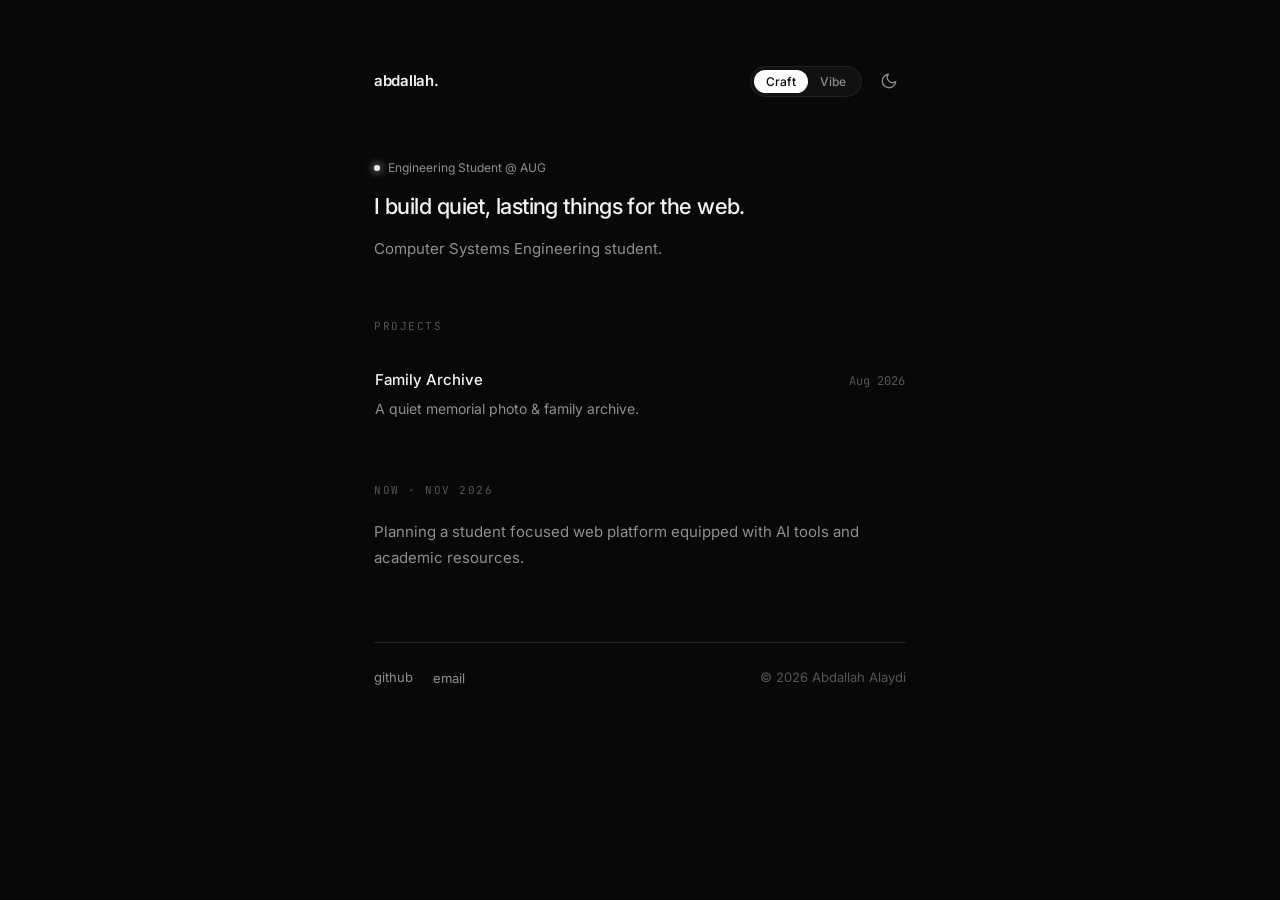
==== index.html @ bb3dbb22 "Remove social media icons from index.html Removed social media icons section from the footer." ====
<!DOCTYPE html>
<html lang="en" dir="ltr">
<head>
  <!-- ==========================================
       1. الإعدادات الأساسية ومحركات البحث (SEO)
       ========================================== -->
  <meta charset="UTF-8" />
  <meta name="viewport" content="width=device-width, initial-scale=1.0" />
  <title>Abdallah Alaydi — Computer Systems Engineering</title>
  <meta name="description" content="A personal home for everything I make, each in its own world. I build quiet, lasting things for the web." />
  <meta name="author" content="Abdallah Alaydi" />
  <meta name="robots" content="index, follow" />
  <link rel="canonical" href="https://abdallahalaydi.com/" />

  <!-- ==========================================
       2. أيقونات المتصفحات والهواتف (Favicons & PWA)
       ========================================== -->
  <meta name="theme-color" content="#0A0A0A" media="(prefers-color-scheme: dark)" />
  <meta name="theme-color" content="#FAFAFA" media="(prefers-color-scheme: light)" />

  <link rel="icon" type="image/svg+xml" href="assets/icons/favicon.svg" />
  <link rel="icon" type="image/x-icon" href="assets/icons/favicon.ico" />
  <link rel="apple-touch-icon" sizes="180x180" href="assets/icons/apple-touch-icon.png" />
  <link rel="manifest" href="site.webmanifest" />
  
  <meta name="apple-mobile-web-app-capable" content="yes" />
  <meta name="apple-mobile-web-app-status-bar-style" content="black-translucent" />
  <meta name="apple-mobile-web-app-title" content="Abdallah" />

  <!-- ==========================================
       3. وسوم المشاركة (Open Graph)
       ========================================== -->
  <meta property="og:type" content="website" />
  <meta property="og:locale" content="en_US" />
  <meta property="og:site_name" content="Abdallah Alaydi" />
  <meta property="og:url" content="https://abdallahalaydi.com/" />
  <meta property="og:title" content="Abdallah Alaydi — I build quiet, lasting things for the web." />
  <meta property="og:description" content="A personal home for everything I make, each in its own world. Computer Systems Engineering student." />
  <meta property="og:image" content="https://abdallahalaydi.com/assets/icons/og-cover.png" />
  <meta property="og:image:secure_url" content="https://abdallahalaydi.com/assets/icons/og-cover.png" />
  <meta property="og:image:type" content="image/png" />
  <meta property="og:image:width" content="1200" />
  <meta property="og:image:height" content="630" />
  <meta property="og:image:alt" content="Abdallah Alaydi Personal Website" />

  <!-- ==========================================
       4. وسوم المشاركة لمنصة إكس (Twitter / X Cards)
       ========================================== -->
  <meta name="twitter:card" content="summary_large_image" />
  <meta name="twitter:url" content="https://abdallahalaydi.com/" />
  <meta name="twitter:title" content="Abdallah Alaydi — I build quiet, lasting things for the web." />
  <meta name="twitter:description" content="A personal home for everything I make, each in its own world. Computer Systems Engineering student." />
  <meta name="twitter:image" content="https://abdallahalaydi.com/assets/icons/og-cover.png" />
  <meta name="twitter:image:alt" content="Abdallah Alaydi Personal Website" />

  <!-- ==========================================
       5. الخطوط: Inter و JetBrains Mono
       ========================================== -->
  <link rel="preconnect" href="https://fonts.googleapis.com" />
  <link rel="preconnect" href="https://fonts.gstatic.com" crossorigin />
  <link href="https://fonts.googleapis.com/css2?family=Inter:wght@400;500;600&family=JetBrains+Mono:wght@400&display=swap" rel="stylesheet" />

  <!-- ==========================================
       6. ملفات التنسيق المقسمة (Modular CSS)
       ========================================== -->
  <link rel="stylesheet" href="styles/tokens.css" />
  <link rel="stylesheet" href="styles/base.css" />
  <link rel="stylesheet" href="styles/layout.css" />
  <link rel="stylesheet" href="styles/components.css" />
  <link rel="stylesheet" href="styles/skeleton.css" />

  <!-- ==========================================
       7. بيانات مهيكلة (JSON-LD)
       ========================================== -->
  <script type="application/ld+json">
  {
    "@context": "https://schema.org",
    "@type": "Person",
    "name": "Abdallah Alaydi",
    "url": "https://abdallahalaydi.com",
    "jobTitle": "Computer Systems Engineering Student",
    "description": "A personal home for everything I make.",
    "sameAs": [
      "https://github.com/w19r"
    ]
  }
  </script>
</head>
<body>

  <main class="container">
    <!-- الشريط العلوي -->
    <header class="header cascade-item" style="--step: 1;">
      <span class="brand" id="brand-logo" style="cursor: pointer;" title="Switch mode">abdallah.</span>
      
      <div class="header-controls">
        <!-- كبسولة التبديل بين البرمجة والحياة -->
        <div class="mode-switch" role="tablist">
          <button id="btn-craft" class="mode-btn active">Craft</button>
          <button id="btn-vibe" class="mode-btn">Vibe</button>
        </div>

        <!-- زر تغيير الثيم (أبيض/أسود) -->
        <button id="theme-toggle" class="theme-btn" aria-label="Toggle theme">
          <svg id="theme-icon" width="18" height="18" viewBox="0 0 24 24" fill="none" stroke="currentColor" stroke-width="1.75" stroke-linecap="round" stroke-linejoin="round">
            <path d="M21 12.79A9 9 0 1 1 11.21 3 7 7 0 0 0 21 12.79z"></path>
          </svg>
        </button>
      </div>
    </header>

    <!-- قسم النبذة التعريفية (Hero) -->
    <section class="intro cascade-item" style="--step: 2;">
      <div class="status-pill">
        <span class="status-dot"></span>
        <span id="status-text">Engineering Student @AUG</span>
      </div>
      
      <h1 id="hero-title" class="hero-title" style="cursor: pointer;" title="Click to switch vibe">
        I build quiet, lasting things for the web.
      </h1>
      
      <p id="hero-bio" class="intro-paragraph">
        Computer Systems Engineering student. Building simple, fast, and clean web projects.
      </p>
    </section>

    <!-- ========================================== -->
    <!-- 1. واجهة الـ CRAFT (تظهر افتراضياً) -->
    <!-- ========================================== -->
    <div id="craft-view" class="view-section active-view">
      
      <!-- قسم المشاريع -->
      <section class="section cascade-item" style="--step: 3;">
        <h2 class="section-label">PROJECTS</h2>
        <div id="projects-list" class="item-list">
          <div class="skeleton-row">
            <div class="skeleton-line title"></div>
            <div class="skeleton-line sub"></div>
          </div>
        </div>
      </section>

      <!-- قسم الوقت الحالي (Now) -->
      <section class="section cascade-item" style="--step: 4;">
        <h2 class="section-label" id="now-label">NOW</h2>
        <p id="now-text" class="muted-paragraph">
          <span class="skeleton-line full"></span>
        </p>
      </section>
      
    </div>

    <!-- ========================================== -->
    <!-- 2. واجهة الـ VIBE (تظهر عند الضغط على Vibe) -->
    <!-- ========================================== -->
    <div id="vibe-view" class="view-section">
      <!-- قسم Letterboxd  -->
      <section class="section cascade-item" style="--step: 3;">
        <div class="lb-theme-card">
          <div class="lb-topbar">
            <div class="lb-section-title">
              <div class="lb-dots">
                <span class="dot-orange"></span>
                <span class="dot-green"></span>
                <span class="dot-blue"></span>
              </div>
              <span>RECENTLY WATCHED</span>
            </div>
            <a href="https://letterboxd.com/w19r/" target="_blank" rel="noopener" class="lb-all-link">
              @w19r ↗
            </a>
          </div>

          <!-- شبكة البوسترات -->
          <div id="lb-grid" class="lb-poster-grid">
            <div class="lb-skeleton"></div>
            <div class="lb-skeleton"></div>
            <div class="lb-skeleton"></div>
            <div class="lb-skeleton"></div>
          </div>
          
          <!-- المراجعة النصية -->
          <div id="lb-review-banner" class="lb-review-pill" style="display: none;"></div>
        </div>
        
      
      </section>
    </div>

    <!-- التذييل السفلي -->
    <footer class="footer cascade-item" style="--step: 5;">
      <div class="footer-links">
        <a href="https://github.com/w19r" target="_blank" rel="noopener">github</a>
        <button id="copy-email" class="link-btn" data-email="me@abdallahalaydi.com">email</button>
      </div>
      <span class="copyright">© 2026 Abdallah Alaydi</span>
    </footer>
  </main>

  <!-- النافذة المنزلقة لتفاصيل المشروع -->
  <div id="project-drawer" class="drawer-backdrop" aria-hidden="true">
    <div class="drawer-panel" role="dialog" aria-modal="true">
      
      <div id="drawer-image-wrapper" class="drawer-image-wrapper" style="display: none;">
        <img id="drawer-image" src="" alt="Project Preview" loading="eager">
      </div>

      <div class="drawer-header">
        <span id="drawer-date" class="mono-meta"></span>
        <button id="drawer-close" class="close-btn" aria-label="Close details">✕</button>
      </div>

      <h3 id="drawer-title" class="drawer-title"></h3>
      <p id="drawer-description" class="drawer-desc"></p>
      <div id="drawer-tags" class="tag-row"></div>
      <div class="drawer-actions">
        <a id="drawer-live" href="#" target="_blank" rel="noopener" class="lux-btn primary">Visit Site ↗</a>
        <a id="drawer-repo" href="#" target="_blank" rel="noopener" class="lux-btn secondary">Source Code</a>
      </div>

    </div>
  </div>

  <!-- إشعار نسخ الإيميل -->
  <div id="toast" class="toast">Email copied to clipboard</div>

  <script src="scripts/render.js?v=2"></script>
  <script src="scripts/app.js?v=2"></script>
</body>

</html>
---- styles/tokens.css ----
:root[data-theme="dark"] {
  --bg: #080808;
  --surface: #111111;
  --surface-hover: #171717;
  --border: #222222;
  --border-bright: #383838;
  --text-primary: #f2f2f2;
  --text-secondary: #8e8e8e;
  --text-muted: #555555;
  --accent: #ffffff;
  --accent-fg: #080808;
  --shimmer: rgba(255, 255, 255, 0.05);
}

:root[data-theme="light"] {
  --bg: #fcfcfc;
  --surface: #f3f3f3;
  --surface-hover: #eaeaea;
  --border: #e5e5e5;
  --border-bright: #cccccc;
  --text-primary: #111111;
  --text-secondary: #555555;
  --text-muted: #888888;
  --accent: #111111;
  --accent-fg: #ffffff;
  --shimmer: rgba(0, 0, 0, 0.04);
}

:root {
  --font-sans: 'Inter', -apple-system, BlinkMacSystemFont, sans-serif;
  --font-mono: 'JetBrains Mono', monospace;
  --max-width: 580px;
  --ease-out: cubic-bezier(0.16, 1, 0.3, 1);
}
---- styles/base.css ----
* {
  box-sizing: border-box;
  margin: 0;
  padding: 0;
}

html {
  background-color: var(--bg);
  color: var(--text-primary);
  font-family: var(--font-sans);
  font-size: 15px;
  line-height: 1.65;
  -webkit-font-smoothing: antialiased;
  transition: background-color 0.35s var(--ease-out), color 0.35s var(--ease-out);
}

body {
  min-height: 100vh;
  overflow-x: hidden;
}

a {
  color: var(--text-primary);
  text-decoration: underline;
  text-decoration-color: var(--border-bright);
  text-underline-offset: 4px;
  transition: text-decoration-color 0.2s ease, opacity 0.2s ease;
}

a:hover {
  text-decoration-color: var(--text-primary);
}

/* حركة: انسدال هادئ من الأعلى إلى الأسفل بالتتابع */
@keyframes cascadeDown {
  0% {
    opacity: 0;
    transform: translateY(-14px);
    filter: blur(2px);
  }
  100% {
    opacity: 1;
    transform: translateY(0);
    filter: blur(0);
  }
}

.cascade-item {
  opacity: 0;
  animation: cascadeDown 1.2s var(--ease-out) forwards;
  animation-delay: calc(var(--step, 1) * 180ms);
}
---- styles/layout.css ----
.container {
  max-width: var(--max-width);
  margin: 0 auto;
  padding: 64px 24px 80px;
}

.header {
  display: flex;
  justify-content: space-between;
  align-items: center;
  margin-bottom: 56px;
}

.intro {
  margin-bottom: 56px;
}

.section {
  margin-bottom: 48px;
}

.section-label {
  font-family: var(--font-mono);
  font-size: 11px;
  font-weight: 400;
  letter-spacing: 0.14em;
  text-transform: uppercase;
  color: var(--text-muted);
  margin-bottom: 20px;
}

.item-list {
  display: flex;
  flex-direction: column;
  gap: 22px;
}

.worlds-grid {
  display: grid;
  grid-template-columns: repeat(auto-fit, minmax(220px, 1fr));
  gap: 12px;
}

.footer {
  margin-top: 72px;
  padding-top: 24px;
  border-top: 1px solid var(--border);
  display: flex;
  justify-content: space-between;
  align-items: center;
  font-size: 13px;
  color: var(--text-muted);
}

.footer-links {
  display: flex;
  gap: 20px;
}

.footer-links a,
.link-btn {
  color: var(--text-secondary);
  text-decoration: none;
  font-size: 13px;
  background: none;
  border: none;
  cursor: pointer;
  font-family: inherit;
  padding: 0;
  transition: color 0.2s ease;
}

.footer-links a:hover,
.link-btn:hover {
  color: var(--text-primary);
}
---- styles/components.css ----
.brand {
  font-weight: 600;
  font-size: 15px;
  text-decoration: none;
  letter-spacing: -0.02em;
}

.theme-btn {
  background: transparent;
  border: 1px solid transparent;
  color: var(--text-secondary);
  width: 34px;
  height: 34px;
  border-radius: 50%;
  display: grid;
  place-items: center;
  cursor: pointer;
  transition: all 0.2s ease;
}

.theme-btn:hover {
  color: var(--text-primary);
  background: var(--surface);
  border-color: var(--border);
}

.status-pill {
  display: inline-flex;
  align-items: center;
  gap: 8px;
  font-size: 12px;
  color: var(--text-secondary);
  margin-bottom: 14px;
}

.status-dot {
  width: 6px;
  height: 6px;
  border-radius: 50%;
  background-color: var(--text-primary);
  box-shadow: 0 0 8px var(--text-primary);
}

.hero-title {
  font-size: 22px;
  font-weight: 500;
  letter-spacing: -0.025em;
  line-height: 1.35;
  margin-bottom: 14px;
  cursor: pointer;
  user-select: none;
}

.intro-paragraph,
.muted-paragraph {
  color: var(--text-secondary);
  font-size: 15px;
  line-height: 1.7;
}

/* صفوف المشاريع بأسلوب Chronark مع تفاعل فخم */
.project-item {
  group: project;
  cursor: pointer;
  padding: 12px 14px;
  margin: 0 -14px;
  border-radius: 10px;
  border: 1px solid transparent;
  transition: background-color 0.2s ease, border-color 0.2s ease, transform 0.2s ease;
}

.project-item:hover {
  background-color: var(--surface);
  border-color: var(--border);
  transform: translateX(2px);
}

.project-header {
  display: flex;
  justify-content: space-between;
  align-items: baseline;
  margin-bottom: 4px;
}

.project-title {
  font-weight: 500;
  color: var(--text-primary);
  font-size: 15px;
}

.mono-meta {
  font-family: var(--font-mono);
  font-size: 12px;
  color: var(--text-muted);
}

.project-summary {
  color: var(--text-secondary);
  font-size: 14px;
}

/* بطاقات العوالم المصغرة */
.world-card {
  display: block;
  text-decoration: none;
  padding: 16px;
  border-radius: 12px;
  background-color: var(--surface);
  border: 1px solid var(--border);
  transition: border-color 0.25s ease, transform 0.2s ease;
}

.world-card:hover {
  border-color: var(--border-bright);
  transform: translateY(-2px);
}

.world-domain {
  font-family: var(--font-mono);
  font-size: 11px;
  color: var(--text-muted);
  display: block;
  margin-bottom: 6px;
}

.world-title {
  font-weight: 500;
  font-size: 15px;
  margin-bottom: 4px;
}

.world-desc {
  font-size: 13px;
  color: var(--text-secondary);
}

/* النافذة المنزلقة (Drawer) لتفاصيل المشروع */
.drawer-backdrop {
  position: fixed;
  inset: 0;
  background: rgba(0, 0, 0, 0.65);
  backdrop-filter: blur(6px);
  display: flex;
  align-items: flex-end;
  justify-content: center;
  opacity: 0;
  pointer-events: none;
  transition: opacity 0.3s var(--ease-out);
  z-index: 100;
}

.drawer-backdrop.open {
  opacity: 1;
  pointer-events: auto;
}

.drawer-panel {
  background: var(--bg);
  border: 1px solid var(--border-bright);
  border-radius: 18px 18px 0 0;
  width: 100%;
  max-width: var(--max-width);
  padding: 28px 24px 36px;
  transform: translateY(100%);
  transition: transform 0.4s var(--ease-out);
}

.drawer-backdrop.open .drawer-panel {
  transform: translateY(0);
}

.drawer-header {
  display: flex;
  justify-content: space-between;
  align-items: center;
  margin-bottom: 16px; 
}

.close-btn {
  background: var(--surface);
  border: 1px solid var(--border);
  color: var(--text-secondary);
  width: 32px;
  height: 32px;
  border-radius: 50%;
  cursor: pointer;
  display: flex;
  align-items: center;
  justify-content: center;
  transition: all 0.2s ease;
}

.close-btn:hover {
  background: var(--border);
  color: var(--text-primary);
}


.drawer-title {
  font-size: 19px;
  font-weight: 600;
  margin-bottom: 10px;
}

.drawer-desc {
  color: var(--text-secondary);
  font-size: 14px;
  margin-bottom: 18px;
}

.tag-row {
  display: flex;
  flex-wrap: wrap;
  gap: 8px;
  margin-bottom: 24px;
}

.tag {
  font-family: var(--font-mono);
  font-size: 11px;
  padding: 4px 10px;
  border-radius: 99px;
  background: var(--surface);
  border: 1px solid var(--border);
  color: var(--text-secondary);
}

.drawer-actions {
  display: flex;
  gap: 10px;
}

.lux-btn {
  display: inline-flex;
  align-items: center;
  justify-content: center;
  padding: 9px 18px;
  border-radius: 99px;
  font-size: 13px;
  font-weight: 500;
  text-decoration: none;
  transition: transform 0.15s ease, opacity 0.2s ease;
}

.lux-btn:active {
  transform: scale(0.96);
}

.lux-btn.primary {
  background: var(--accent);
  color: var(--accent-fg);
}

.lux-btn.secondary {
  background: var(--surface);
  color: var(--text-primary);
  border: 1px solid var(--border-bright);
}

/* إشعار النسخ */
.toast {
  position: fixed;
  bottom: 24px;
  right: 24px;
  background: var(--accent);
  color: var(--accent-fg);
  padding: 8px 16px;
  border-radius: 99px;
  font-size: 12px;
  font-weight: 500;
  opacity: 0;
  transform: translateY(10px);
  pointer-events: none;
  transition: all 0.25s var(--ease-out);
}

.toast.show {
  opacity: 1;
  transform: translateY(0);
}
/* تنسيق صورة الـ Open Graph داخل النافذة */
.drawer-image-wrapper {
  width: 100%;
  aspect-ratio: 1200 / 630; /* القياس الرسمي لصور OG */
  border-radius: 12px;
  overflow: hidden;
  margin-bottom: 20px;
  border: 1px solid var(--border);
  background-color: var(--surface); /* خلفية هادئة لحين تحميل الصورة */
}

.drawer-image-wrapper img {
  width: 100%;
  height: 100%;
  object-fit: cover; /* يمنع تمطط الصورة ويحافظ على دقتها */
  display: block;
}

/* تجميع أزرار الهيدر */
.header-controls {
  display: flex;
  align-items: center;
  gap: 10px;
}

/* كبسولة التبديل (Craft / Vibe) */
.mode-switch {
  display: inline-flex;
  background: var(--surface);
  border: 1px solid var(--border);
  border-radius: 99px;
  padding: 3px;
}

.mode-btn {
  background: transparent;
  border: none;
  color: var(--text-secondary);
  font-family: var(--font-sans);
  font-size: 12px;
  font-weight: 500;
  padding: 4px 12px;
  border-radius: 99px;
  cursor: pointer;
  transition: all 0.25s var(--ease-out);
}

.mode-btn.active {
  background: var(--accent);
  color: var(--accent-fg);
}

/* حركة التبديل الناعمة بين الواجهتين */
.view-section {
  display: none;
  opacity: 0;
  transform: translateY(8px);
  transition: opacity 0.35s var(--ease-out), transform 0.35s var(--ease-out);
}

.view-section.active-view {
  display: block;
  opacity: 1;
  transform: translateY(0);
}

/* بطاقات الـ Bento داخل قسم Vibe */
.vibe-bento-grid {
  display: grid;
  grid-template-columns: repeat(auto-fit, minmax(240px, 1fr));
  gap: 14px;
}

.vibe-card {
  background: var(--surface);
  border: 1px solid var(--border);
  border-radius: 14px;
  padding: 18px;
  display: flex;
  flex-direction: column;
  justify-content: space-between;
  min-height: 125px;
  text-decoration: none;
  transition: border-color 0.25s ease, transform 0.2s ease;
}

.vibe-card:hover {
  border-color: var(--border-bright);
  transform: translateY(-2px);
}

.vibe-card-top {
  display: flex;
  justify-content: space-between;
  align-items: center;
  margin-bottom: 14px;
}

.vibe-tag {
  font-family: var(--font-mono);
  font-size: 11px;
  color: var(--text-muted);
  text-transform: uppercase;
  letter-spacing: 0.08em;
}

.vibe-badge {
  font-size: 11px;
  padding: 2px 8px;
  border-radius: 99px;
  border: 1px solid var(--border-bright);
  color: var(--text-secondary);
}

.vibe-card-title {
  font-size: 15px;
  font-weight: 500;
  color: var(--text-primary);
  margin-bottom: 4px;
}

.vibe-card-sub {
  font-size: 13px;
  color: var(--text-secondary);
}
/* ==========================================
   Letterboxd Theme Widget (Upgraded)
   ========================================== */
.lb-theme-card {
  background: var(--surface);
  border: 1px solid var(--border);
  border-radius: 14px;
  padding: 18px;
  display: flex;
  flex-direction: column;
  transition: border-color 0.25s ease, transform 0.2s ease;
}

.lb-theme-card:hover {
  border-color: var(--border-bright);
}

.lb-topbar {
  display: flex;
  justify-content: space-between;
  align-items: center;
  margin-bottom: 16px;
}

.lb-section-title {
  display: flex;
  align-items: center;
  gap: 8px;
  font-size: 11px;
  font-family: var(--font-mono);
  color: var(--text-muted);
  text-transform: uppercase;
  letter-spacing: 0.08em;
}

.lb-dots {
  display: flex;
  gap: 3.5px;
}

.lb-dots span {
  width: 7px;
  height: 7px;
  border-radius: 50%;
  display: inline-block;
}

.dot-orange { background-color: #ff8000; }
.dot-green { background-color: #00e054; }
.dot-blue { background-color: #40bcf4; }

/* كبسولة الرابط متطابقة مع vibe-badge */
.lb-all-link {
  font-size: 11px;
  padding: 2px 9px;
  border-radius: 99px;
  border: 1px solid var(--border-bright);
  color: var(--text-secondary);
  text-decoration: none;
  transition: all 0.2s ease;
}

.lb-all-link:hover {
  background: var(--text-primary);
  color: var(--bg);
}

.lb-poster-grid {
  display: grid;
  grid-template-columns: repeat(4, 1fr);
  gap: 12px;
}

.lb-film-item {
  text-decoration: none;
  color: inherit;
  display: flex;
  flex-direction: column;
}

.lb-poster-frame {
  position: relative;
  width: 100%;
  aspect-ratio: 2 / 3;
  border-radius: 8px;
  overflow: hidden;
  background: var(--bg);
  border: 1px solid var(--border);
  box-shadow: inset 0 0 0 1px rgba(255, 255, 255, 0.08);
  transition: transform 0.25s ease, border-color 0.25s ease, box-shadow 0.25s ease;
}

.lb-film-item:hover .lb-poster-frame {
  border-color: #00e054;
  box-shadow: 0 6px 16px rgba(0, 224, 84, 0.18);
  transform: translateY(-3px);
}

.lb-poster-frame img {
  width: 100%;
  height: 100%;
  object-fit: cover;
  display: block;
}

.lb-hover-title {
  position: absolute;
  inset: 0;
  background: linear-gradient(to top, rgba(10, 12, 14, 0.95) 0%, rgba(20, 24, 28, 0.5) 100%);
  display: flex;
  align-items: flex-end;
  justify-content: center;
  padding: 10px 6px;
  text-align: center;
  font-size: 11.5px;
  font-weight: 500;
  color: #fff;
  opacity: 0;
  transition: opacity 0.2s ease;
}

.lb-film-item:hover .lb-hover-title {
  opacity: 1;
}

/* شريط النجوم والتاريخ أسفل البوستر */
.lb-meta-row {
  display: flex;
  align-items: center;
  justify-content: space-between;
  margin-top: 7px;
  font-size: 12px;
  line-height: 1;
}

.lb-stars-group {
  display: flex;
  align-items: center;
  gap: 4px;
  color: #00e054;
}

.lb-like {
  color: #ff8000;
  font-size: 10px;
}

.lb-date-ago {
  font-family: var(--font-mono);
  font-size: 10px;
  color: var(--text-muted);
}

/* صندوق المراجعة المطور مع البوستر المصغر */
.lb-review-pill {
  margin-top: 16px;
  background: var(--bg);
  border: 1px solid var(--border);
  border-left: 3px solid #40bcf4;
  border-radius: 10px;
  padding: 12px;
  display: flex;
  gap: 12px;
  align-items: center;
  text-decoration: none;
  transition: border-color 0.2s ease;
}

.lb-review-pill:hover {
  border-color: var(--border-bright);
  border-left-color: #00e054;
}

.lb-review-thumb {
  width: 36px;
  height: 54px;
  border-radius: 4px;
  object-fit: cover;
  border: 1px solid var(--border);
  flex-shrink: 0;
}

.lb-review-body {
  flex: 1;
  min-width: 0;
}

.lb-review-header {
  display: flex;
  justify-content: space-between;
  font-family: var(--font-mono);
  font-size: 10px;
  color: var(--text-muted);
  text-transform: uppercase;
  margin-bottom: 4px;
}

.lb-review-text {
  font-size: 13px;
  color: var(--text-secondary);
  line-height: 1.45;
  margin: 0;
}

.lb-review-text strong {
  color: var(--text-primary);
  font-weight: 500;
}

@media (max-width: 480px) {
  .lb-poster-grid { gap: 8px; }
  .lb-date-ago { display: none; }
}
.social-icons-row {
  display: flex;
  gap: 24px;          /* المسافة بين الأيقونات */
  margin-top: 32px;   /* المسافة بينها وبين بطاقة الأفلام */
  margin-bottom: 40px;
  align-items: center;
}

.social-icons-row a {
  color: #888888;     /* اللون الرمادي الهادئ */
  transition: color 0.2s ease, transform 0.2s ease;
  display: flex;
  align-items: center;
  justify-content: center;
}

.social-icons-row a:hover {
  color: #FAFAFA;     /* يتحول للأبيض عند التحويم في الوضع الليلي */
  transform: translateY(-3px); /* قفزة خفيفة للأعلى */
}
---- styles/skeleton.css ----
@keyframes shimmer {
  0% { background-position: -200% 0; }
  100% { background-position: 200% 0; }
}

.skeleton-row {
  display: flex;
  flex-direction: column;
  gap: 8px;
}

.skeleton-line,
.skeleton-card {
  display: block;
  border-radius: 6px;
  background: linear-gradient(90deg, var(--surface) 25%, var(--shimmer) 50%, var(--surface) 75%);
  background-size: 200% 100%;
  animation: shimmer 1.6s infinite;
}

.skeleton-line.title { width: 45%; height: 16px; }
.skeleton-line.sub { width: 75%; height: 13px; }
.skeleton-line.full { width: 90%; height: 15px; }
.skeleton-card { height: 92px; border-radius: 12px; }
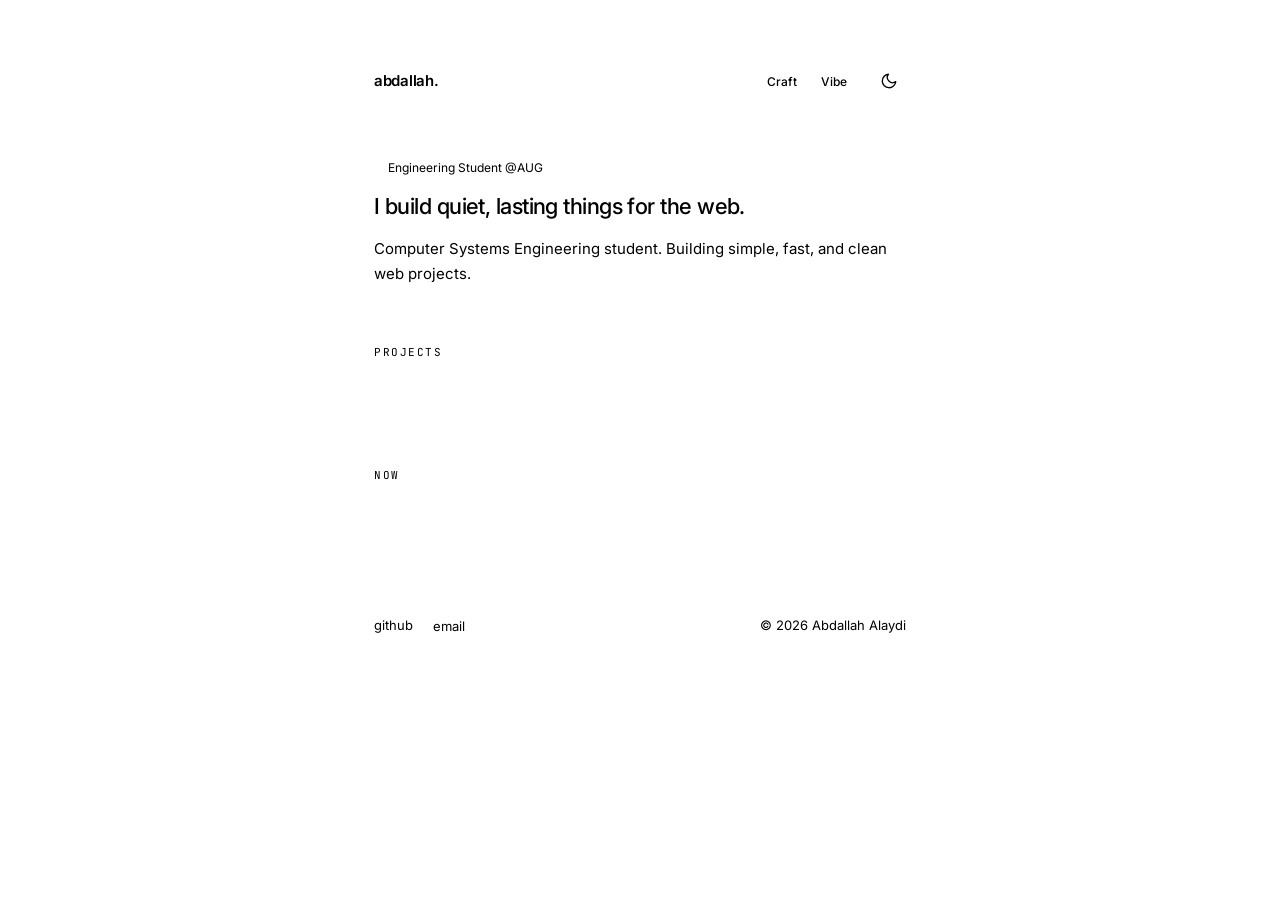
==== commit 8bb9f50a: "Add archive case study and dark drawer" ====
--- a/index.html
+++ b/index.html
@@ -2,7 +2,7 @@
 <html lang="en" dir="ltr">
 <head>
   <!-- ==========================================
-       1. الإعدادات الأساسية ومحركات البحث (SEO)
+1. الإعدادات الأساسية ومحركات البحث (SEO)
        ========================================== -->
   <meta charset="UTF-8" />
   <meta name="viewport" content="width=device-width, initial-scale=1.0" />
@@ -13,7 +13,7 @@
   <link rel="canonical" href="https://abdallahalaydi.com/" />
 
   <!-- ==========================================
-       2. أيقونات المتصفحات والهواتف (Favicons & PWA)
+2. أيقونات المتصفحات والهواتف (Favicons & PWA)
        ========================================== -->
   <meta name="theme-color" content="#0A0A0A" media="(prefers-color-scheme: dark)" />
   <meta name="theme-color" content="#FAFAFA" media="(prefers-color-scheme: light)" />
@@ -28,7 +28,7 @@
   <meta name="apple-mobile-web-app-title" content="Abdallah" />
 
   <!-- ==========================================
-       3. وسوم المشاركة (Open Graph)
+3. وسوم المشاركة (Open Graph)
        ========================================== -->
   <meta property="og:type" content="website" />
   <meta property="og:locale" content="en_US" />
@@ -44,7 +44,7 @@
   <meta property="og:image:alt" content="Abdallah Alaydi Personal Website" />
 
   <!-- ==========================================
-       4. وسوم المشاركة لمنصة إكس (Twitter / X Cards)
+4. وسوم المشاركة لمنصة إكس (Twitter / X Cards)
        ========================================== -->
   <meta name="twitter:card" content="summary_large_image" />
   <meta name="twitter:url" content="https://abdallahalaydi.com/" />
@@ -54,23 +54,24 @@
   <meta name="twitter:image:alt" content="Abdallah Alaydi Personal Website" />
 
   <!-- ==========================================
-       5. الخطوط: Inter و JetBrains Mono
+5. الخطوط: Inter و JetBrains Mono
        ========================================== -->
   <link rel="preconnect" href="https://fonts.googleapis.com" />
   <link rel="preconnect" href="https://fonts.gstatic.com" crossorigin />
   <link href="https://fonts.googleapis.com/css2?family=Inter:wght@400;500;600&family=JetBrains+Mono:wght@400&display=swap" rel="stylesheet" />
 
   <!-- ==========================================
-       6. ملفات التنسيق المقسمة (Modular CSS)
+6. ملفات التنسيق المقسمة (Modular CSS)
        ========================================== -->
   <link rel="stylesheet" href="styles/tokens.css" />
   <link rel="stylesheet" href="styles/base.css" />
   <link rel="stylesheet" href="styles/layout.css" />
   <link rel="stylesheet" href="styles/components.css" />
   <link rel="stylesheet" href="styles/skeleton.css" />
-
-  <!-- ==========================================
-       7. بيانات مهيكلة (JSON-LD)
+  <link rel="stylesheet" href="styles/case-study.css" />
+
+  <!-- ==========================================
+7. بيانات مهيكلة (JSON-LD)
        ========================================== -->
   <script type="application/ld+json">
   {
@@ -183,8 +184,6 @@
           <!-- المراجعة النصية -->
           <div id="lb-review-banner" class="lb-review-pill" style="display: none;"></div>
         </div>
-        
-      
       </section>
     </div>
 
@@ -200,33 +199,4 @@
 
   <!-- النافذة المنزلقة لتفاصيل المشروع -->
   <div id="project-drawer" class="drawer-backdrop" aria-hidden="true">
-    <div class="drawer-panel" role="dialog" aria-modal="true">
-      
-      <div id="drawer-image-wrapper" class="drawer-image-wrapper" style="display: none;">
-        <img id="drawer-image" src="" alt="Project Preview" loading="eager">
-      </div>
-
-      <div class="drawer-header">
-        <span id="drawer-date" class="mono-meta"></span>
-        <button id="drawer-close" class="close-btn" aria-label="Close details">✕</button>
-      </div>
-
-      <h3 id="drawer-title" class="drawer-title"></h3>
-      <p id="drawer-description" class="drawer-desc"></p>
-      <div id="drawer-tags" class="tag-row"></div>
-      <div class="drawer-actions">
-        <a id="drawer-live" href="#" target="_blank" rel="noopener" class="lux-btn primary">Visit Site ↗</a>
-        <a id="drawer-repo" href="#" target="_blank" rel="noopener" class="lux-btn secondary">Source Code</a>
-      </div>
-
-    </div>
-  </div>
-
-  <!-- إشعار نسخ الإيميل -->
-  <div id="toast" class="toast">Email copied to clipboard</div>
-
-  <script src="scripts/render.js?v=2"></script>
-  <script src="scripts/app.js?v=2"></script>
-</body>
-
-</html>
+    <div class="drawer-panel" role="dialog" aria-modal="true">
--- a/styles/case-study.css
+++ b/styles/case-study.css
@@ -0,0 +1,348 @@
+/* ==========================================
+   1. تحسين ألوان النافذة المنزلقة لتطابق الثيم
+   ========================================== */
+#project-drawer .drawer-panel {
+  background: var(--surface);
+  color: var(--text-primary);
+  border: 1px solid var(--border);
+}
+
+#project-drawer .drawer-title {
+  color: var(--text-primary);
+}
+
+#project-drawer .drawer-desc {
+  color: var(--text-secondary);
+}
+
+#project-drawer .close-btn {
+  color: var(--text-secondary);
+  border-color: var(--border);
+}
+
+#project-drawer .close-btn:hover {
+  color: var(--text-primary);
+  background: var(--surface-hover);
+}
+
+.drawer-meta-group {
+  display: flex;
+  align-items: center;
+  gap: 10px;
+  flex-wrap: wrap;
+}
+
+.live-badge {
+  display: inline-flex;
+  align-items: center;
+  gap: 6px;
+  font-family: var(--font-mono);
+  font-size: 0.7rem;
+  letter-spacing: 0.04em;
+  color: var(--text-secondary);
+  padding: 3px 9px;
+  border-radius: 999px;
+  border: 1px solid var(--border);
+  background: var(--bg);
+}
+
+.live-badge::before {
+  content: "";
+  width: 6px;
+  height: 6px;
+  border-radius: 50%;
+  background: #22c55e;
+  box-shadow: 0 0 8px rgba(34, 197, 94, 0.6);
+}
+
+.drawer-highlights {
+  list-style: none;
+  padding: 0;
+  margin: 14px 0 18px;
+  display: flex;
+  flex-direction: column;
+  gap: 8px;
+  border-top: 1px solid var(--border);
+  padding-top: 14px;
+}
+
+.drawer-highlights li {
+  position: relative;
+  padding-left: 14px;
+  font-size: 0.84rem;
+  line-height: 1.55;
+  color: var(--text-secondary);
+}
+
+.drawer-highlights li::before {
+  content: "—";
+  position: absolute;
+  left: 0;
+  color: var(--text-muted);
+  font-family: var(--font-mono);
+}
+
+/* ==========================================
+   2. Mockup احترافي (Desktop + Mobile PWA)
+   ========================================== */
+.mockup-stage {
+  position: relative;
+  width: 100%;
+  padding: 22px 20px 18px;
+  margin-bottom: 18px;
+  border-radius: 12px;
+  background: radial-gradient(circle at 50% 0%, var(--surface-hover) 0%, var(--bg) 85%);
+  border: 1px solid var(--border);
+  overflow: hidden;
+  display: flex;
+  align-items: flex-end;
+  justify-content: center;
+  min-height: 215px;
+}
+
+.mockup-desktop {
+  width: 82%;
+  margin-right: 12%;
+  background: var(--surface);
+  border: 1px solid var(--border-bright);
+  border-radius: 9px;
+  box-shadow: 0 16px 36px rgba(0, 0, 0, 0.35);
+  overflow: hidden;
+  transition: transform 0.35s var(--ease-out);
+}
+
+.mockup-stage:hover .mockup-desktop {
+  transform: translateY(-2px);
+}
+
+.mk-topbar {
+  display: flex;
+  align-items: center;
+  gap: 5px;
+  padding: 7px 10px;
+  border-bottom: 1px solid var(--border);
+  background: var(--bg);
+}
+
+.mk-dot {
+  width: 6px;
+  height: 6px;
+  border-radius: 50%;
+  background: var(--border-bright);
+}
+
+.mk-url {
+  margin-left: 6px;
+  font-family: var(--font-mono);
+  font-size: 0.62rem;
+  color: var(--text-muted);
+}
+
+.mk-desktop-body {
+  padding: 12px;
+}
+
+.mk-hero-bar {
+  display: flex;
+  justify-content: space-between;
+  align-items: center;
+  margin-bottom: 10px;
+}
+
+.mk-pill-line {
+  height: 6px;
+  width: 34%;
+  border-radius: 99px;
+  background: var(--text-secondary);
+  opacity: 0.45;
+}
+
+.mk-pill-tag {
+  height: 6px;
+  width: 18%;
+  border-radius: 99px;
+  background: #c29b70;
+  opacity: 0.7;
+}
+
+.mk-grid {
+  display: grid;
+  grid-template-columns: repeat(3, 1fr);
+  gap: 8px;
+}
+
+.mk-card {
+  aspect-ratio: 4 / 3;
+  border-radius: 5px;
+  background: var(--bg);
+  border: 1px solid var(--border);
+  padding: 6px;
+  display: flex;
+  flex-direction: column;
+  justify-content: space-between;
+}
+
+.mk-card-thumb {
+  height: 68%;
+  border-radius: 3px;
+  background: linear-gradient(135deg, rgba(194, 155, 112, 0.22), rgba(124, 90, 56, 0.08));
+}
+
+.mk-card-line {
+  height: 4px;
+  width: 70%;
+  border-radius: 99px;
+  background: var(--border-bright);
+}
+
+.mockup-phone {
+  position: absolute;
+  right: 18px;
+  bottom: 14px;
+  width: 28%;
+  min-width: 112px;
+  max-width: 132px;
+  background: var(--surface);
+  border: 1px solid var(--border-bright);
+  border-radius: 14px;
+  padding: 7px;
+  box-shadow: -8px 14px 30px rgba(0, 0, 0, 0.45);
+  transition: transform 0.35s var(--ease-out);
+}
+
+.mockup-stage:hover .mockup-phone {
+  transform: translateY(-5px);
+}
+
+.mk-notch {
+  width: 28px;
+  height: 3px;
+  border-radius: 99px;
+  background: var(--border-bright);
+  margin: 0 auto 7px;
+}
+
+.mk-phone-photo {
+  aspect-ratio: 1 / 1;
+  border-radius: 7px;
+  background: linear-gradient(145deg, rgba(194, 155, 112, 0.28), rgba(124, 90, 56, 0.1));
+  border: 1px solid var(--border);
+  margin-bottom: 6px;
+}
+
+.mk-phone-drawer {
+  background: var(--bg);
+  border: 1px solid var(--border);
+  border-radius: 6px;
+  padding: 5px;
+  display: flex;
+  flex-direction: column;
+  gap: 4px;
+}
+
+.mk-cm-row {
+  height: 4px;
+  border-radius: 99px;
+  background: var(--border-bright);
+}
+
+.mk-cm-row.short {
+  width: 55%;
+  background: #c29b70;
+  opacity: 0.75;
+}
+
+/* ==========================================
+   3. صفحة دراسة الحالة (Case Study Page)
+   ========================================== */
+.cs-back {
+  display: inline-flex;
+  align-items: center;
+  gap: 6px;
+  font-family: var(--font-mono);
+  font-size: 0.82rem;
+  color: var(--text-secondary);
+  text-decoration: none;
+  transition: color 0.2s ease;
+}
+
+.cs-back:hover {
+  color: var(--text-primary);
+}
+
+.cs-header {
+  margin-bottom: 28px;
+}
+
+.cs-title {
+  font-size: clamp(1.75rem, 4vw, 2.15rem);
+  font-weight: 600;
+  letter-spacing: -0.025em;
+  color: var(--text-primary);
+  margin: 12px 0 10px;
+}
+
+.cs-lead {
+  font-size: 0.98rem;
+  line-height: 1.65;
+  color: var(--text-secondary);
+}
+
+.cs-actions {
+  display: flex;
+  gap: 10px;
+  flex-wrap: wrap;
+  margin-top: 18px;
+}
+
+.cs-section {
+  margin-top: 34px;
+  padding-top: 24px;
+  border-top: 1px solid var(--border);
+}
+
+.cs-body {
+  font-size: 0.93rem;
+  line-height: 1.7;
+  color: var(--text-secondary);
+}
+
+.cs-arch-list {
+  display: flex;
+  flex-direction: column;
+  gap: 12px;
+  margin-top: 12px;
+}
+
+.cs-arch-item {
+  padding: 13px 15px;
+  border-radius: 10px;
+  background: var(--surface);
+  border: 1px solid var(--border);
+}
+
+.cs-arch-head {
+  display: flex;
+  justify-content: space-between;
+  align-items: center;
+  margin-bottom: 5px;
+}
+
+.cs-arch-title {
+  font-size: 0.9rem;
+  font-weight: 600;
+  color: var(--text-primary);
+}
+
+.cs-arch-tag {
+  font-family: var(--font-mono);
+  font-size: 0.72rem;
+  color: var(--text-muted);
+}
+
+.cs-arch-desc {
+  font-size: 0.85rem;
+  line-height: 1.55;
+  color: var(--text-secondary);
+  margin: 0;
+}
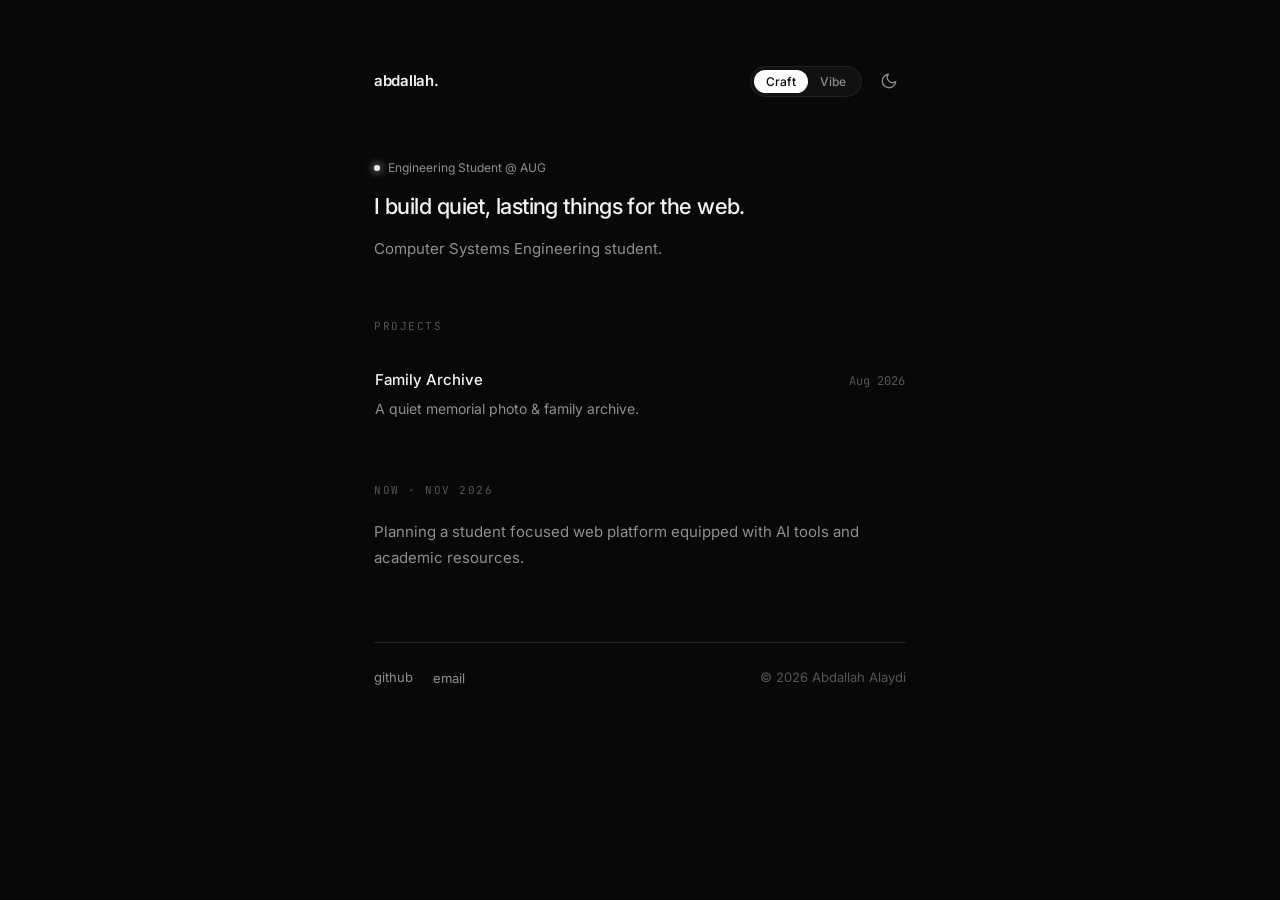
==== commit 50216874: "Fix truncated index.html" ====
--- a/index.html
+++ b/index.html
@@ -1,5 +1,5 @@
 <!DOCTYPE html>
-<html lang="en" dir="ltr">
+<html lang="en" dir="ltr" data-theme="dark">
 <head>
   <!-- ==========================================
 1. الإعدادات الأساسية ومحركات البحث (SEO)
@@ -22,7 +22,7 @@
   <link rel="icon" type="image/x-icon" href="assets/icons/favicon.ico" />
   <link rel="apple-touch-icon" sizes="180x180" href="assets/icons/apple-touch-icon.png" />
   <link rel="manifest" href="site.webmanifest" />
-  
+
   <meta name="apple-mobile-web-app-capable" content="yes" />
   <meta name="apple-mobile-web-app-status-bar-style" content="black-translucent" />
   <meta name="apple-mobile-web-app-title" content="Abdallah" />
@@ -93,7 +93,7 @@
     <!-- الشريط العلوي -->
     <header class="header cascade-item" style="--step: 1;">
       <span class="brand" id="brand-logo" style="cursor: pointer;" title="Switch mode">abdallah.</span>
-      
+
       <div class="header-controls">
         <!-- كبسولة التبديل بين البرمجة والحياة -->
         <div class="mode-switch" role="tablist">
@@ -116,11 +116,11 @@
         <span class="status-dot"></span>
         <span id="status-text">Engineering Student @AUG</span>
       </div>
-      
+
       <h1 id="hero-title" class="hero-title" style="cursor: pointer;" title="Click to switch vibe">
         I build quiet, lasting things for the web.
       </h1>
-      
+
       <p id="hero-bio" class="intro-paragraph">
         Computer Systems Engineering student. Building simple, fast, and clean web projects.
       </p>
@@ -130,7 +130,7 @@
     <!-- 1. واجهة الـ CRAFT (تظهر افتراضياً) -->
     <!-- ========================================== -->
     <div id="craft-view" class="view-section active-view">
-      
+
       <!-- قسم المشاريع -->
       <section class="section cascade-item" style="--step: 3;">
         <h2 class="section-label">PROJECTS</h2>
@@ -149,14 +149,14 @@
           <span class="skeleton-line full"></span>
         </p>
       </section>
-      
+
     </div>
 
     <!-- ========================================== -->
     <!-- 2. واجهة الـ VIBE (تظهر عند الضغط على Vibe) -->
     <!-- ========================================== -->
     <div id="vibe-view" class="view-section">
-      <!-- قسم Letterboxd  -->
+      <!-- قسم Letterboxd -->
       <section class="section cascade-item" style="--step: 3;">
         <div class="lb-theme-card">
           <div class="lb-topbar">
@@ -180,7 +180,7 @@
             <div class="lb-skeleton"></div>
             <div class="lb-skeleton"></div>
           </div>
-          
+
           <!-- المراجعة النصية -->
           <div id="lb-review-banner" class="lb-review-pill" style="display: none;"></div>
         </div>
@@ -199,4 +199,40 @@
 
   <!-- النافذة المنزلقة لتفاصيل المشروع -->
   <div id="project-drawer" class="drawer-backdrop" aria-hidden="true">
-    <div class="drawer-panel" role="dialog" aria-modal="true">+    <div class="drawer-panel" role="dialog" aria-modal="true">
+
+      <div id="drawer-mockup" style="display: none;"></div>
+
+      <div id="drawer-image-wrapper" class="drawer-image-wrapper" style="display: none;">
+        <img id="drawer-image" src="" alt="Project Preview" loading="eager">
+      </div>
+
+      <div class="drawer-header">
+        <div class="drawer-meta-group">
+          <span id="drawer-date" class="mono-meta"></span>
+          <span id="drawer-status" class="live-badge" style="display: none;"></span>
+        </div>
+        <button id="drawer-close" class="close-btn" aria-label="Close details">✕</button>
+      </div>
+
+      <h3 id="drawer-title" class="drawer-title"></h3>
+      <p id="drawer-description" class="drawer-desc"></p>
+      <ul id="drawer-highlights" class="drawer-highlights" style="display: none;"></ul>
+      <div id="drawer-tags" class="tag-row"></div>
+      <div class="drawer-actions">
+        <a id="drawer-case-study" href="#" class="lux-btn primary" style="display: none;">Case Study →</a>
+        <a id="drawer-live" href="#" target="_blank" rel="noopener" class="lux-btn secondary">Visit Site ↗</a>
+        <a id="drawer-repo" href="#" target="_blank" rel="noopener" class="lux-btn secondary">Source Code</a>
+      </div>
+
+    </div>
+  </div>
+
+  <!-- إشعار نسخ الإيميل -->
+  <div id="toast" class="toast">Email copied to clipboard</div>
+
+  <script src="scripts/render.js?v=3"></script>
+  <script src="scripts/app.js?v=3"></script>
+</body>
+
+</html>
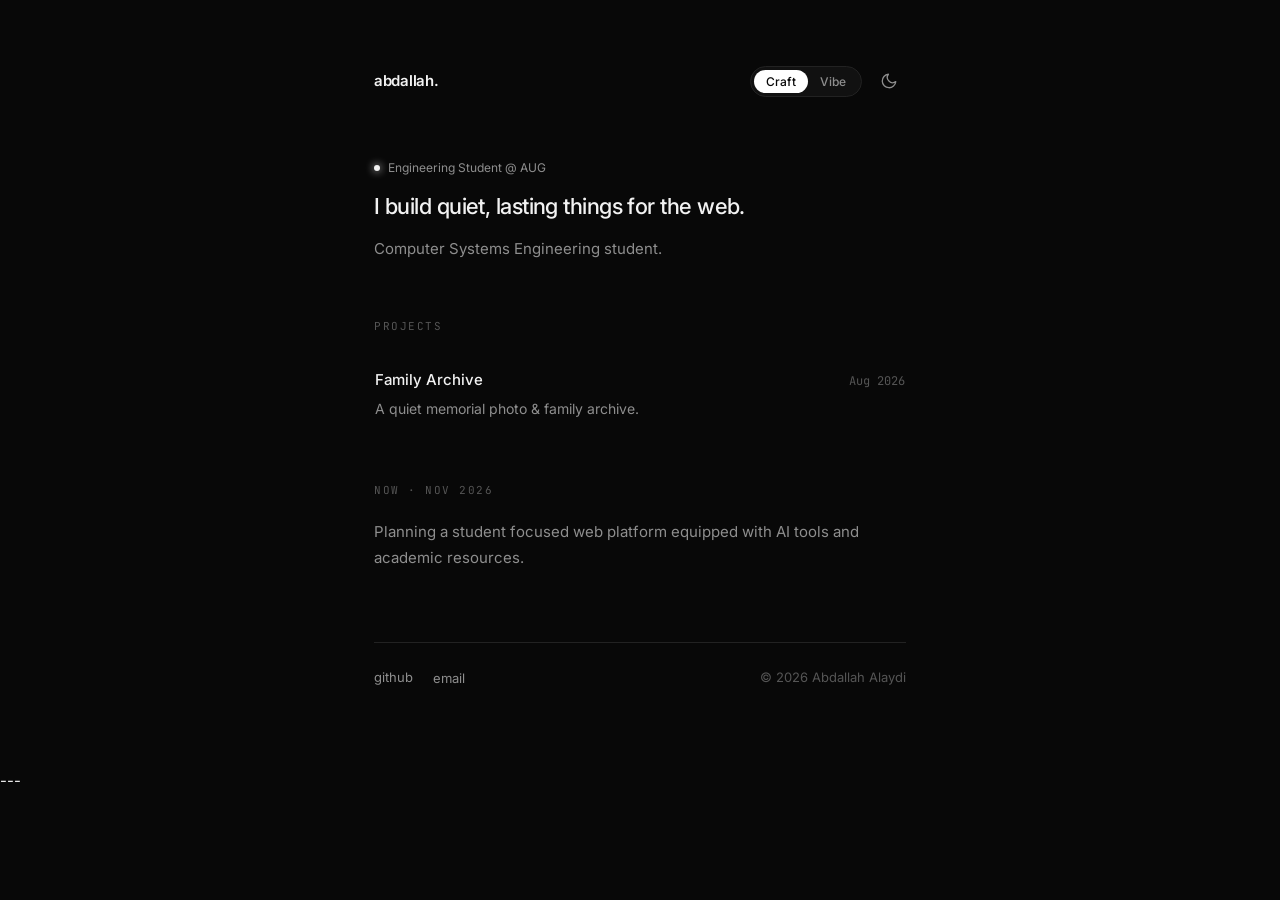
==== commit 28fe4cf8: "Switch Letterboxd feed to Cloudflare Worker" ====
--- a/index.html
+++ b/index.html
@@ -232,7 +232,7 @@
   <div id="toast" class="toast">Email copied to clipboard</div>
 
   <script src="scripts/render.js?v=3"></script>
-  <script src="scripts/app.js?v=3"></script>
+  <script src="scripts/app.js?v=4"></script>
 </body>
 
-</html>+</html>---
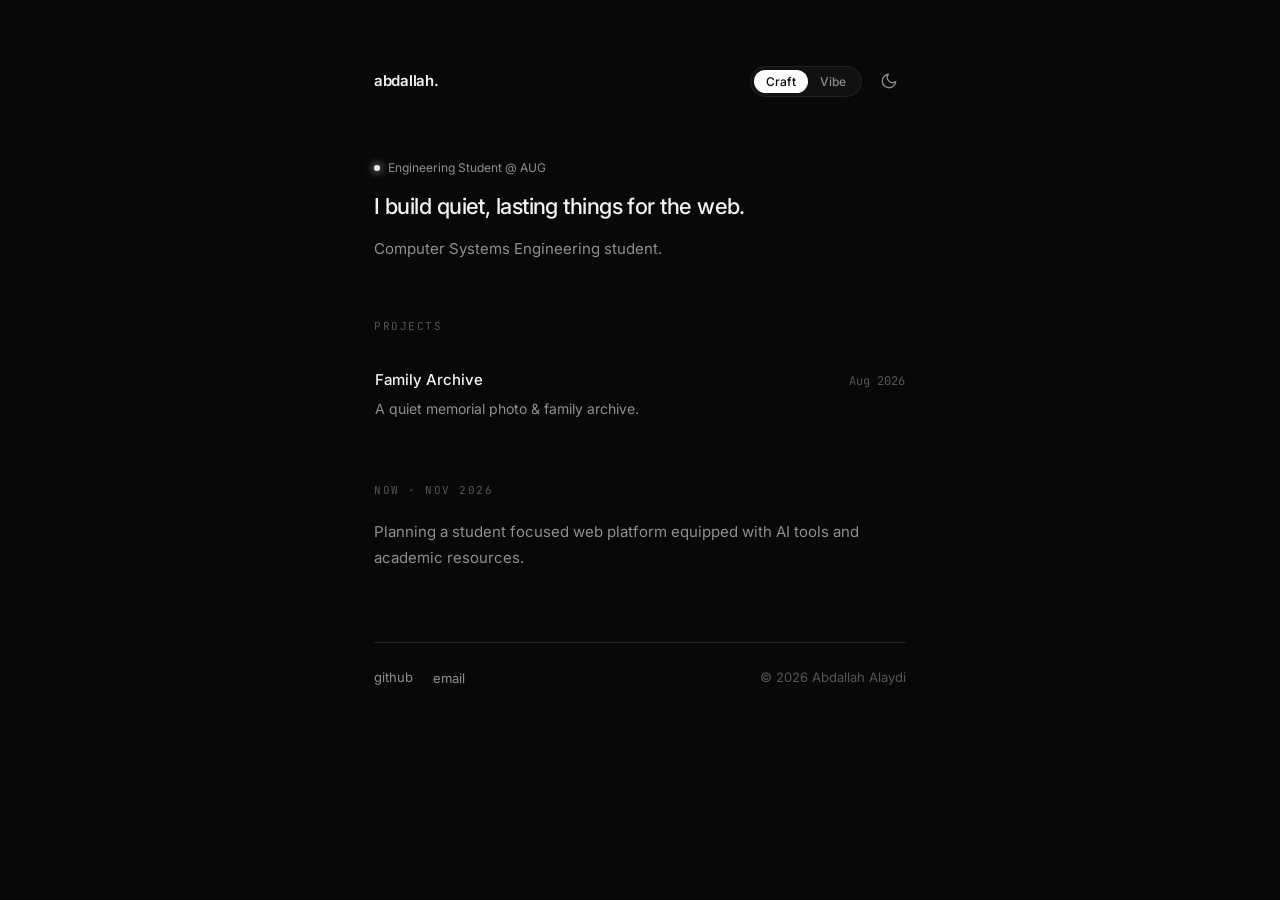
==== commit 434c4bdc: "Fix favicon and update README" ====
--- a/index.html
+++ b/index.html
@@ -19,7 +19,7 @@
   <meta name="theme-color" content="#FAFAFA" media="(prefers-color-scheme: light)" />
 
   <link rel="icon" type="image/svg+xml" href="assets/icons/favicon.svg" />
-  <link rel="icon" type="image/x-icon" href="assets/icons/favicon.ico" />
+
   <link rel="apple-touch-icon" sizes="180x180" href="assets/icons/apple-touch-icon.png" />
   <link rel="manifest" href="site.webmanifest" />
 
@@ -235,4 +235,4 @@
   <script src="scripts/app.js?v=4"></script>
 </body>
 
-</html>---+</html>
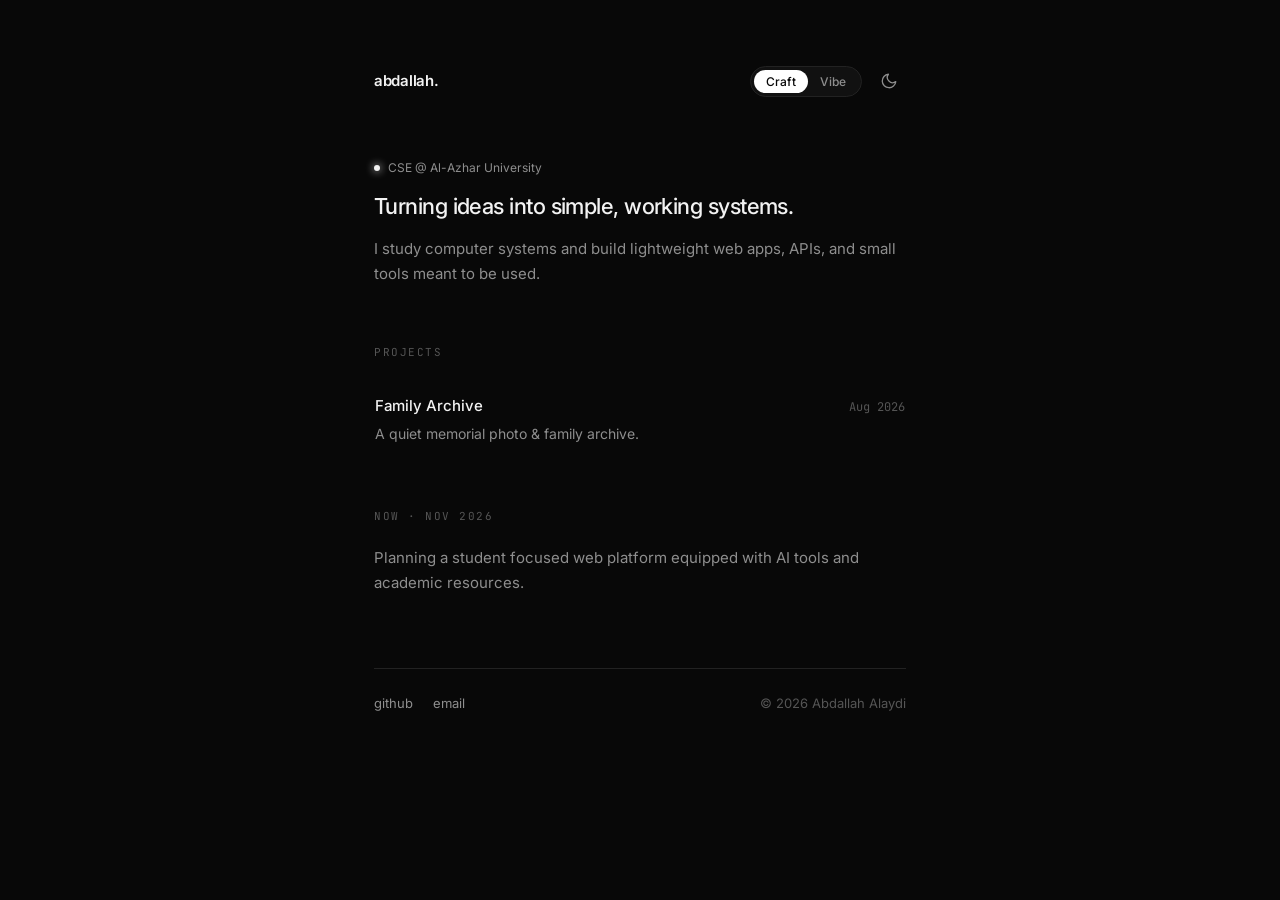
==== commit 56ed8da3: "Split Craft and Vibe hero content in content.json" ====
--- a/index.html
+++ b/index.html
@@ -7,7 +7,7 @@
   <meta charset="UTF-8" />
   <meta name="viewport" content="width=device-width, initial-scale=1.0" />
   <title>Abdallah Alaydi — Computer Systems Engineering</title>
-  <meta name="description" content="A personal home for everything I make, each in its own world. I build quiet, lasting things for the web." />
+  <meta name="description" content="Computer Systems Engineering student building lightweight web apps, APIs, and lasting digital tools." />
   <meta name="author" content="Abdallah Alaydi" />
   <meta name="robots" content="index, follow" />
   <link rel="canonical" href="https://abdallahalaydi.com/" />
@@ -19,7 +19,6 @@
   <meta name="theme-color" content="#FAFAFA" media="(prefers-color-scheme: light)" />
 
   <link rel="icon" type="image/svg+xml" href="assets/icons/favicon.svg" />
-
   <link rel="apple-touch-icon" sizes="180x180" href="assets/icons/apple-touch-icon.png" />
   <link rel="manifest" href="site.webmanifest" />
 
@@ -34,8 +33,8 @@
   <meta property="og:locale" content="en_US" />
   <meta property="og:site_name" content="Abdallah Alaydi" />
   <meta property="og:url" content="https://abdallahalaydi.com/" />
-  <meta property="og:title" content="Abdallah Alaydi — I build quiet, lasting things for the web." />
-  <meta property="og:description" content="A personal home for everything I make, each in its own world. Computer Systems Engineering student." />
+  <meta property="og:title" content="Abdallah Alaydi — Turning ideas into simple, working systems." />
+  <meta property="og:description" content="Computer Systems Engineering student building lightweight web apps, APIs, and small tools meant to be used." />
   <meta property="og:image" content="https://abdallahalaydi.com/assets/icons/og-cover.png" />
   <meta property="og:image:secure_url" content="https://abdallahalaydi.com/assets/icons/og-cover.png" />
   <meta property="og:image:type" content="image/png" />
@@ -48,8 +47,8 @@
        ========================================== -->
   <meta name="twitter:card" content="summary_large_image" />
   <meta name="twitter:url" content="https://abdallahalaydi.com/" />
-  <meta name="twitter:title" content="Abdallah Alaydi — I build quiet, lasting things for the web." />
-  <meta name="twitter:description" content="A personal home for everything I make, each in its own world. Computer Systems Engineering student." />
+  <meta name="twitter:title" content="Abdallah Alaydi — Turning ideas into simple, working systems." />
+  <meta name="twitter:description" content="Computer Systems Engineering student building lightweight web apps, APIs, and small tools meant to be used." />
   <meta name="twitter:image" content="https://abdallahalaydi.com/assets/icons/og-cover.png" />
   <meta name="twitter:image:alt" content="Abdallah Alaydi Personal Website" />
 
@@ -80,7 +79,7 @@
     "name": "Abdallah Alaydi",
     "url": "https://abdallahalaydi.com",
     "jobTitle": "Computer Systems Engineering Student",
-    "description": "A personal home for everything I make.",
+    "description": "Turning ideas into simple, working systems.",
     "sameAs": [
       "https://github.com/w19r"
     ]
@@ -110,26 +109,26 @@
       </div>
     </header>
 
-    <!-- قسم النبذة التعريفية (Hero) -->
-    <section class="intro cascade-item" style="--step: 2;">
-      <div class="status-pill">
-        <span class="status-dot"></span>
-        <span id="status-text">Engineering Student @AUG</span>
-      </div>
-
-      <h1 id="hero-title" class="hero-title" style="cursor: pointer;" title="Click to switch vibe">
-        I build quiet, lasting things for the web.
-      </h1>
-
-      <p id="hero-bio" class="intro-paragraph">
-        Computer Systems Engineering student. Building simple, fast, and clean web projects.
-      </p>
-    </section>
-
     <!-- ========================================== -->
     <!-- 1. واجهة الـ CRAFT (تظهر افتراضياً) -->
     <!-- ========================================== -->
     <div id="craft-view" class="view-section active-view">
+
+      <!-- مقدمة Craft -->
+      <section class="intro cascade-item" style="--step: 2;">
+        <div class="status-pill">
+          <span class="status-dot"></span>
+          <span id="craft-status">CSE @ Al-Azhar University</span>
+        </div>
+
+        <h1 id="craft-title" class="hero-title">
+          Turning ideas into simple, working systems.
+        </h1>
+
+        <p id="craft-bio" class="intro-paragraph">
+          I study computer systems and build lightweight web apps, APIs, and small tools meant to be used.
+        </p>
+      </section>
 
       <!-- قسم المشاريع -->
       <section class="section cascade-item" style="--step: 3;">
@@ -156,6 +155,23 @@
     <!-- 2. واجهة الـ VIBE (تظهر عند الضغط على Vibe) -->
     <!-- ========================================== -->
     <div id="vibe-view" class="view-section">
+
+      <!-- مقدمة Vibe -->
+      <section class="intro cascade-item" style="--step: 2;">
+        <div class="status-pill">
+          <span class="status-dot"></span>
+          <span id="vibe-status">Off the keyboard</span>
+        </div>
+
+        <h1 id="vibe-title" class="hero-title">
+          Films, coffee, and everything outside code.
+        </h1>
+
+        <p id="vibe-bio" class="intro-paragraph">
+          When I'm not building software, I'm logging movies on Letterboxd, training at the gym, or listening to quiet records.
+        </p>
+      </section>
+
       <!-- قسم Letterboxd -->
       <section class="section cascade-item" style="--step: 3;">
         <div class="lb-theme-card">
@@ -185,6 +201,7 @@
           <div id="lb-review-banner" class="lb-review-pill" style="display: none;"></div>
         </div>
       </section>
+
     </div>
 
     <!-- التذييل السفلي -->
@@ -231,8 +248,7 @@
   <!-- إشعار نسخ الإيميل -->
   <div id="toast" class="toast">Email copied to clipboard</div>
 
-  <script src="scripts/render.js?v=3"></script>
-  <script src="scripts/app.js?v=4"></script>
+  <script src="scripts/render.js?v=5"></script>
+  <script src="scripts/app.js?v=5"></script>
 </body>
-
 </html>
--- a/styles/case-study.css
+++ b/styles/case-study.css
@@ -88,16 +88,25 @@
 .mockup-stage {
   position: relative;
   width: 100%;
-  padding: 22px 20px 18px;
+  padding: 26px 20px 20px;
   margin-bottom: 18px;
   border-radius: 12px;
-  background: radial-gradient(circle at 50% 0%, var(--surface-hover) 0%, var(--bg) 85%);
+  background-color: var(--bg);
+  background-image:
+    radial-gradient(circle at 72% 30%, rgba(194, 155, 112, 0.14) 0%, rgba(194, 155, 112, 0.03) 42%, transparent 72%),
+    radial-gradient(rgba(255, 255, 255, 0.05) 1px, transparent 1px);
+  background-size: 100% 100%, 16px 16px;
   border: 1px solid var(--border);
   overflow: hidden;
   display: flex;
   align-items: flex-end;
   justify-content: center;
-  min-height: 215px;
+  min-height: 225px;
+  transition: border-color 0.4s ease;
+}
+
+.mockup-stage:hover {
+  border-color: rgba(194, 155, 112, 0.3);
 }
 
 .mockup-desktop {
@@ -105,21 +114,23 @@
   margin-right: 12%;
   background: var(--surface);
   border: 1px solid var(--border-bright);
-  border-radius: 9px;
-  box-shadow: 0 16px 36px rgba(0, 0, 0, 0.35);
+  border-radius: 10px;
+  box-shadow:
+    0 20px 44px -12px rgba(0, 0, 0, 0.55),
+    0 0 0 1px rgba(255, 255, 255, 0.04) inset;
   overflow: hidden;
-  transition: transform 0.35s var(--ease-out);
+  transition: transform 0.5s cubic-bezier(0.22, 1, 0.36, 1), border-color 0.4s ease;
 }
 
 .mockup-stage:hover .mockup-desktop {
-  transform: translateY(-2px);
+  transform: translateY(2px) scale(0.992);
 }
 
 .mk-topbar {
   display: flex;
   align-items: center;
   gap: 5px;
-  padding: 7px 10px;
+  padding: 8px 11px;
   border-bottom: 1px solid var(--border);
   background: var(--bg);
 }
@@ -129,24 +140,30 @@
   height: 6px;
   border-radius: 50%;
   background: var(--border-bright);
-}
+  transition: background-color 0.3s ease;
+}
+
+.mockup-stage:hover .mk-dot:nth-child(1) { background-color: #ff5f56; }
+.mockup-stage:hover .mk-dot:nth-child(2) { background-color: #ffbd2e; }
+.mockup-stage:hover .mk-dot:nth-child(3) { background-color: #27c93f; }
 
 .mk-url {
   margin-left: 6px;
   font-family: var(--font-mono);
   font-size: 0.62rem;
+  letter-spacing: 0.01em;
   color: var(--text-muted);
 }
 
 .mk-desktop-body {
-  padding: 12px;
+  padding: 13px;
 }
 
 .mk-hero-bar {
   display: flex;
   justify-content: space-between;
   align-items: center;
-  margin-bottom: 10px;
+  margin-bottom: 11px;
 }
 
 .mk-pill-line {
@@ -162,7 +179,7 @@
   width: 18%;
   border-radius: 99px;
   background: #c29b70;
-  opacity: 0.7;
+  opacity: 0.75;
 }
 
 .mk-grid {
@@ -173,19 +190,25 @@
 
 .mk-card {
   aspect-ratio: 4 / 3;
-  border-radius: 5px;
+  border-radius: 6px;
   background: var(--bg);
   border: 1px solid var(--border);
   padding: 6px;
   display: flex;
   flex-direction: column;
   justify-content: space-between;
+  transition: border-color 0.3s ease;
+}
+
+.mockup-stage:hover .mk-card {
+  border-color: var(--border-bright);
 }
 
 .mk-card-thumb {
   height: 68%;
-  border-radius: 3px;
-  background: linear-gradient(135deg, rgba(194, 155, 112, 0.22), rgba(124, 90, 56, 0.08));
+  border-radius: 4px;
+  background: linear-gradient(145deg, rgba(194, 155, 112, 0.24), rgba(124, 90, 56, 0.06));
+  border: 1px solid rgba(194, 155, 112, 0.08);
 }
 
 .mk-card-line {
@@ -200,18 +223,24 @@
   right: 18px;
   bottom: 14px;
   width: 28%;
-  min-width: 112px;
-  max-width: 132px;
+  min-width: 114px;
+  max-width: 134px;
   background: var(--surface);
   border: 1px solid var(--border-bright);
-  border-radius: 14px;
-  padding: 7px;
-  box-shadow: -8px 14px 30px rgba(0, 0, 0, 0.45);
-  transition: transform 0.35s var(--ease-out);
+  border-radius: 16px;
+  padding: 8px;
+  box-shadow:
+    -14px 22px 44px rgba(0, 0, 0, 0.65),
+    0 0 0 1px rgba(255, 255, 255, 0.06) inset;
+  transition: transform 0.5s cubic-bezier(0.22, 1, 0.36, 1), box-shadow 0.5s ease, border-color 0.4s ease;
 }
 
 .mockup-stage:hover .mockup-phone {
-  transform: translateY(-5px);
+  transform: translateY(-6px);
+  border-color: rgba(194, 155, 112, 0.38);
+  box-shadow:
+    -18px 28px 52px rgba(0, 0, 0, 0.78),
+    0 0 0 1px rgba(194, 155, 112, 0.2) inset;
 }
 
 .mk-notch {
@@ -224,16 +253,16 @@
 
 .mk-phone-photo {
   aspect-ratio: 1 / 1;
-  border-radius: 7px;
-  background: linear-gradient(145deg, rgba(194, 155, 112, 0.28), rgba(124, 90, 56, 0.1));
-  border: 1px solid var(--border);
+  border-radius: 8px;
+  background: linear-gradient(145deg, rgba(194, 155, 112, 0.3), rgba(124, 90, 56, 0.08));
+  border: 1px solid rgba(194, 155, 112, 0.14);
   margin-bottom: 6px;
 }
 
 .mk-phone-drawer {
   background: var(--bg);
   border: 1px solid var(--border);
-  border-radius: 6px;
+  border-radius: 7px;
   padding: 5px;
   display: flex;
   flex-direction: column;
@@ -249,7 +278,26 @@
 .mk-cm-row.short {
   width: 55%;
   background: #c29b70;
-  opacity: 0.75;
+  opacity: 0.8;
+}
+
+/* توافق الظلال والشبكة مع الوضع الفاتح (Light Mode) */
+[data-theme="light"] .mockup-stage {
+  background-image:
+    radial-gradient(circle at 72% 30%, rgba(138, 103, 65, 0.1) 0%, rgba(138, 103, 65, 0.02) 45%, transparent 72%),
+    radial-gradient(rgba(0, 0, 0, 0.06) 1px, transparent 1px);
+}
+
+[data-theme="light"] .mockup-desktop {
+  box-shadow: 0 16px 34px -12px rgba(0, 0, 0, 0.12);
+}
+
+[data-theme="light"] .mockup-phone {
+  box-shadow: -10px 18px 34px rgba(0, 0, 0, 0.16);
+}
+
+[data-theme="light"] .mockup-stage:hover .mockup-phone {
+  box-shadow: -14px 24px 40px rgba(0, 0, 0, 0.22);
 }
 
 /* ==========================================
@@ -319,6 +367,11 @@
   border-radius: 10px;
   background: var(--surface);
   border: 1px solid var(--border);
+  transition: border-color 0.25s ease;
+}
+
+.cs-arch-item:hover {
+  border-color: var(--border-bright);
 }
 
 .cs-arch-head {
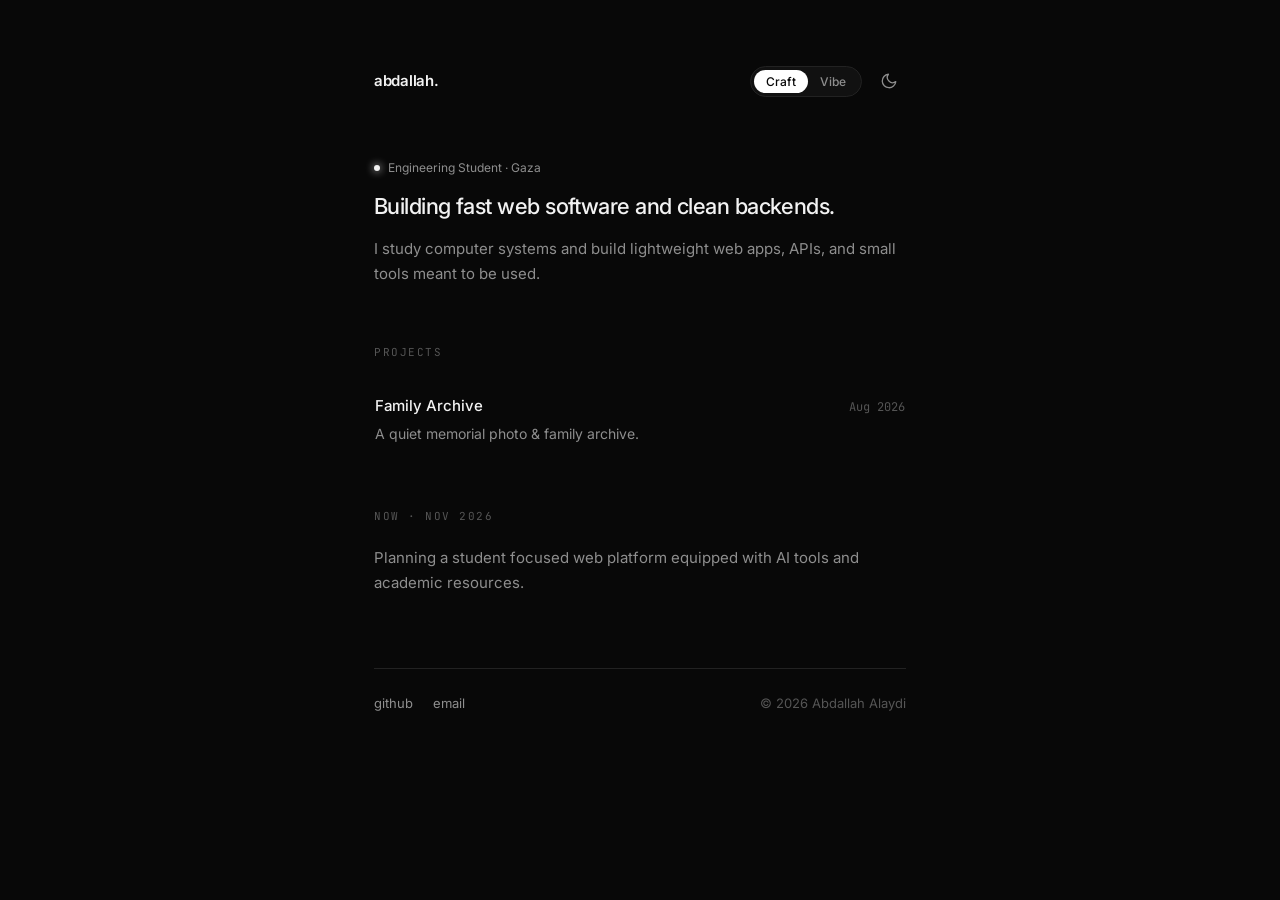
==== commit 59c14967: "Sync hero IDs in index.html with content.json" ====
--- a/index.html
+++ b/index.html
@@ -33,7 +33,7 @@
   <meta property="og:locale" content="en_US" />
   <meta property="og:site_name" content="Abdallah Alaydi" />
   <meta property="og:url" content="https://abdallahalaydi.com/" />
-  <meta property="og:title" content="Abdallah Alaydi — Turning ideas into simple, working systems." />
+  <meta property="og:title" content="Abdallah Alaydi — Building fast web software and clean backends." />
   <meta property="og:description" content="Computer Systems Engineering student building lightweight web apps, APIs, and small tools meant to be used." />
   <meta property="og:image" content="https://abdallahalaydi.com/assets/icons/og-cover.png" />
   <meta property="og:image:secure_url" content="https://abdallahalaydi.com/assets/icons/og-cover.png" />
@@ -47,7 +47,7 @@
        ========================================== -->
   <meta name="twitter:card" content="summary_large_image" />
   <meta name="twitter:url" content="https://abdallahalaydi.com/" />
-  <meta name="twitter:title" content="Abdallah Alaydi — Turning ideas into simple, working systems." />
+  <meta name="twitter:title" content="Abdallah Alaydi — Building fast web software and clean backends." />
   <meta name="twitter:description" content="Computer Systems Engineering student building lightweight web apps, APIs, and small tools meant to be used." />
   <meta name="twitter:image" content="https://abdallahalaydi.com/assets/icons/og-cover.png" />
   <meta name="twitter:image:alt" content="Abdallah Alaydi Personal Website" />
@@ -79,7 +79,7 @@
     "name": "Abdallah Alaydi",
     "url": "https://abdallahalaydi.com",
     "jobTitle": "Computer Systems Engineering Student",
-    "description": "Turning ideas into simple, working systems.",
+    "description": "Computer Systems Engineering student building lightweight web apps, APIs, and small tools meant to be used.",
     "sameAs": [
       "https://github.com/w19r"
     ]
@@ -109,26 +109,22 @@
       </div>
     </header>
 
+    <!-- قسم النبذة التعريفية (يتحدث تلقائياً من content.json حسب Craft / Vibe) -->
+    <section class="intro cascade-item" style="--step: 2;">
+      <div class="status-pill">
+        <span class="status-dot"></span>
+        <span id="status-text"></span>
+      </div>
+
+      <h1 id="hero-title" class="hero-title" style="cursor: pointer;" title="Click to switch mode"></h1>
+
+      <p id="hero-bio" class="intro-paragraph"></p>
+    </section>
+
     <!-- ========================================== -->
     <!-- 1. واجهة الـ CRAFT (تظهر افتراضياً) -->
     <!-- ========================================== -->
     <div id="craft-view" class="view-section active-view">
-
-      <!-- مقدمة Craft -->
-      <section class="intro cascade-item" style="--step: 2;">
-        <div class="status-pill">
-          <span class="status-dot"></span>
-          <span id="craft-status">CSE @ Al-Azhar University</span>
-        </div>
-
-        <h1 id="craft-title" class="hero-title">
-          Turning ideas into simple, working systems.
-        </h1>
-
-        <p id="craft-bio" class="intro-paragraph">
-          I study computer systems and build lightweight web apps, APIs, and small tools meant to be used.
-        </p>
-      </section>
 
       <!-- قسم المشاريع -->
       <section class="section cascade-item" style="--step: 3;">
@@ -155,22 +151,6 @@
     <!-- 2. واجهة الـ VIBE (تظهر عند الضغط على Vibe) -->
     <!-- ========================================== -->
     <div id="vibe-view" class="view-section">
-
-      <!-- مقدمة Vibe -->
-      <section class="intro cascade-item" style="--step: 2;">
-        <div class="status-pill">
-          <span class="status-dot"></span>
-          <span id="vibe-status">Off the keyboard</span>
-        </div>
-
-        <h1 id="vibe-title" class="hero-title">
-          Films, coffee, and everything outside code.
-        </h1>
-
-        <p id="vibe-bio" class="intro-paragraph">
-          When I'm not building software, I'm logging movies on Letterboxd, training at the gym, or listening to quiet records.
-        </p>
-      </section>
 
       <!-- قسم Letterboxd -->
       <section class="section cascade-item" style="--step: 3;">
